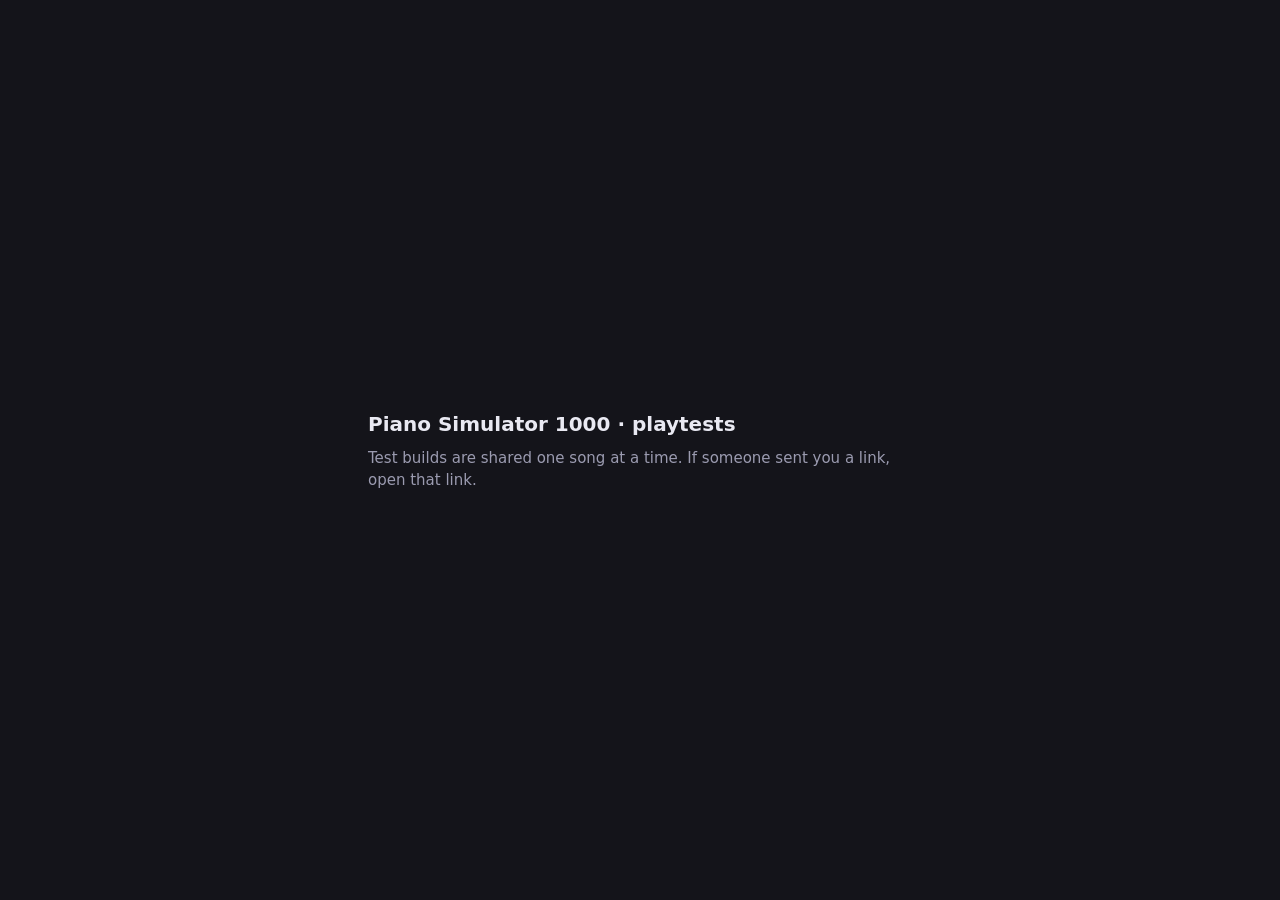
==== index.html @ 25e53857 "Playtest: Silo Season 2 Episode 4 outro A static single-song build of Piano Simulator 1000 for one t" ====
<!doctype html>
<html lang="en">
  <head>
    <meta charset="UTF-8" />
    <meta name="viewport" content="width=device-width, initial-scale=1.0" />
    <meta name="robots" content="noindex, nofollow" />
    <meta name="color-scheme" content="dark" />
    <title>Piano Simulator 1000 · playtests</title>
    <link
      rel="icon"
      href="data:image/svg+xml,%3Csvg xmlns='http://www.w3.org/2000/svg' viewBox='0 0 32 32'%3E%3Crect width='32' height='32' rx='6' fill='%2314141a'/%3E%3Crect x='4' y='6' width='7' height='20' rx='1.5' fill='%23fbfbfd'/%3E%3Crect x='12.5' y='6' width='7' height='20' rx='1.5' fill='%23ffc46b'/%3E%3Crect x='21' y='6' width='7' height='20' rx='1.5' fill='%23fbfbfd'/%3E%3C/svg%3E"
    />
    <style>
      body {
        margin: 0;
        min-height: 100vh;
        display: grid;
        place-items: center;
        background: #14141a;
        color: #e9e9f2;
        font: 15px/1.5 system-ui, -apple-system, "Segoe UI", sans-serif;
        padding: 16px;
        box-sizing: border-box;
      }
      main {
        max-width: 34rem;
      }
      h1 {
        font-size: 20px;
        margin: 0 0 8px;
      }
      p {
        color: #9b9bb0;
        margin: 0;
      }
    </style>
  </head>
  <body>
    <main>
      <h1>Piano Simulator 1000 · playtests</h1>
      <p>Test builds are shared one song at a time. If someone sent you a link, open that link.</p>
    </main>
  </body>
</html>
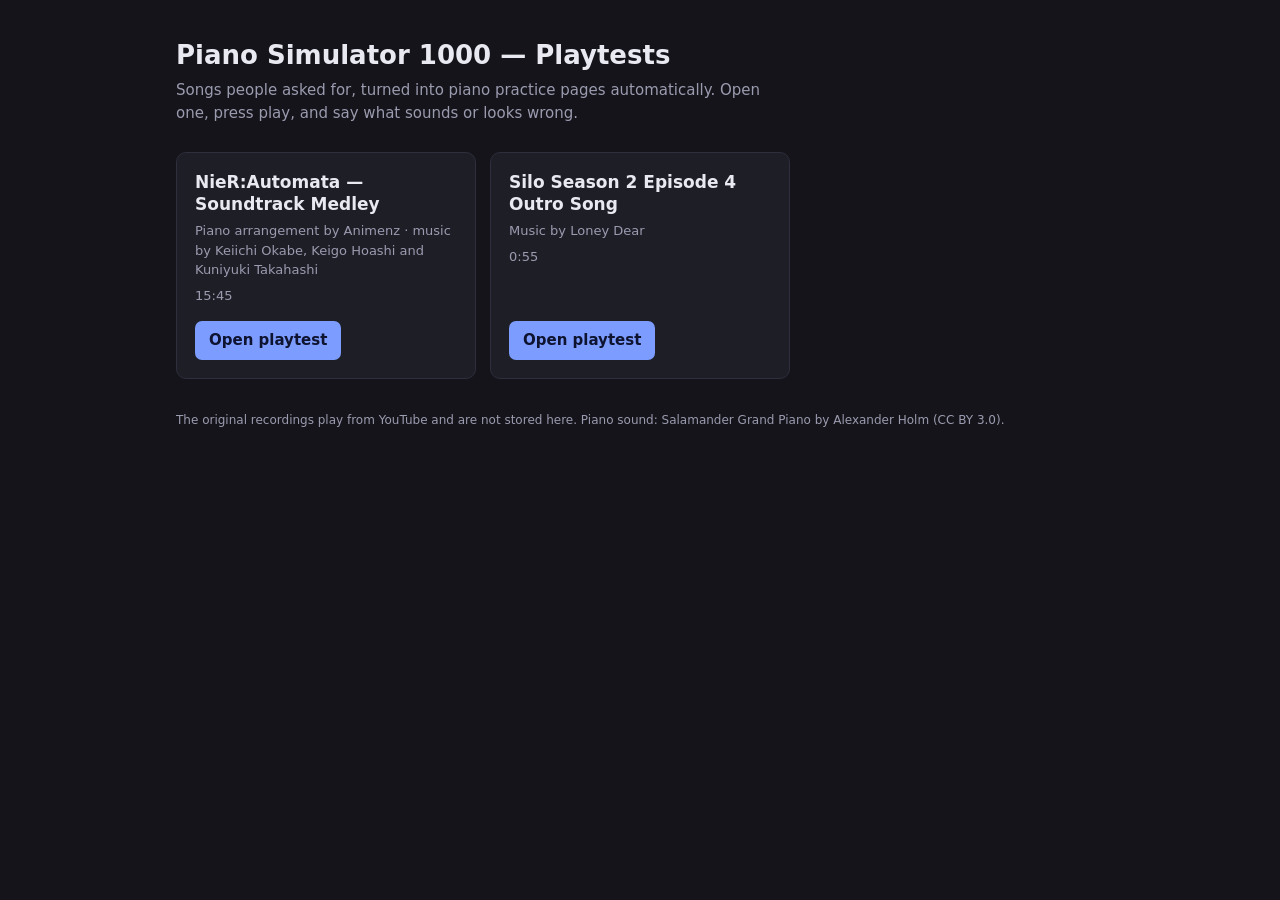
==== commit b6faad75: "Playtest: NieR:Automata soundtrack medley, and a front page A second song, by request: Animenz's Nie" ====
--- a/index.html
+++ b/index.html
@@ -5,40 +5,127 @@
     <meta name="viewport" content="width=device-width, initial-scale=1.0" />
     <meta name="robots" content="noindex, nofollow" />
     <meta name="color-scheme" content="dark" />
-    <title>Piano Simulator 1000 · playtests</title>
-    <link
-      rel="icon"
-      href="data:image/svg+xml,%3Csvg xmlns='http://www.w3.org/2000/svg' viewBox='0 0 32 32'%3E%3Crect width='32' height='32' rx='6' fill='%2314141a'/%3E%3Crect x='4' y='6' width='7' height='20' rx='1.5' fill='%23fbfbfd'/%3E%3Crect x='12.5' y='6' width='7' height='20' rx='1.5' fill='%23ffc46b'/%3E%3Crect x='21' y='6' width='7' height='20' rx='1.5' fill='%23fbfbfd'/%3E%3C/svg%3E"
-    />
+    <title>Piano Simulator 1000 — Playtests</title>
+    <link rel="icon" href="data:image/svg+xml,%3Csvg xmlns='http://www.w3.org/2000/svg' viewBox='0 0 32 32'%3E%3Crect width='32' height='32' rx='6' fill='%2314141a'/%3E%3Crect x='4' y='6' width='7' height='20' rx='1.5' fill='%23fbfbfd'/%3E%3Crect x='12.5' y='6' width='7' height='20' rx='1.5' fill='%23ffc46b'/%3E%3Crect x='21' y='6' width='7' height='20' rx='1.5' fill='%23fbfbfd'/%3E%3Crect x='9' y='6' width='5' height='12' rx='1' fill='%231d1d22'/%3E%3Crect x='18' y='6' width='5' height='12' rx='1' fill='%231d1d22'/%3E%3C/svg%3E" />
     <style>
+      :root {
+        --bg: #14141a;
+        --panel: #1e1e27;
+        --border: #2e2e3c;
+        --text: #e9e9f2;
+        --muted: #9b9bb0;
+        --accent: #7c9cff;
+      }
+      * {
+        box-sizing: border-box;
+      }
       body {
         margin: 0;
         min-height: 100vh;
-        display: grid;
-        place-items: center;
-        background: #14141a;
-        color: #e9e9f2;
+        background: var(--bg);
+        color: var(--text);
         font: 15px/1.5 system-ui, -apple-system, "Segoe UI", sans-serif;
-        padding: 16px;
-        box-sizing: border-box;
       }
       main {
-        max-width: 34rem;
+        max-width: 60rem;
+        margin: 0 auto;
+        padding: 40px 16px 56px;
       }
       h1 {
-        font-size: 20px;
+        font-size: 26px;
+        line-height: 1.2;
         margin: 0 0 8px;
+        text-wrap: balance;
       }
-      p {
-        color: #9b9bb0;
+      .lead {
+        color: var(--muted);
+        margin: 0 0 28px;
+        max-width: 38rem;
+      }
+      ul {
+        list-style: none;
         margin: 0;
+        padding: 0;
+        display: grid;
+        grid-template-columns: repeat(auto-fill, minmax(min(100%, 17rem), 1fr));
+        gap: 14px;
+      }
+      .card {
+        display: flex;
+        flex-direction: column;
+        gap: 6px;
+        background: var(--panel);
+        border: 1px solid var(--border);
+        border-radius: 10px;
+        padding: 18px;
+        min-width: 0;
+      }
+      .card h2 {
+        font-size: 17px;
+        line-height: 1.3;
+        margin: 0;
+        overflow-wrap: anywhere;
+      }
+      .credit {
+        color: var(--muted);
+        font-size: 13px;
+        margin: 0;
+      }
+      .duration {
+        color: var(--muted);
+        font-size: 13px;
+        font-variant-numeric: tabular-nums;
+        margin: 0 0 10px;
+      }
+      .open {
+        margin-top: auto;
+        align-self: flex-start;
+        background: var(--accent);
+        color: #0e1330;
+        font-weight: 600;
+        text-decoration: none;
+        border-radius: 7px;
+        padding: 8px 14px;
+      }
+      .open:hover {
+        filter: brightness(1.08);
+      }
+      .open:focus-visible {
+        outline: 2px solid var(--text);
+        outline-offset: 2px;
+      }
+      footer {
+        margin-top: 32px;
+        color: var(--muted);
+        font-size: 12px;
       }
     </style>
   </head>
   <body>
     <main>
-      <h1>Piano Simulator 1000 · playtests</h1>
-      <p>Test builds are shared one song at a time. If someone sent you a link, open that link.</p>
+      <h1>Piano Simulator 1000 — Playtests</h1>
+      <p class="lead">
+        Songs people asked for, turned into piano practice pages automatically. Open one, press
+        play, and say what sounds or looks wrong.
+      </p>
+      <ul>
+      <li class="card">
+        <h2>NieR:Automata — Soundtrack Medley</h2>
+        <p class="credit">Piano arrangement by Animenz · music by Keiichi Okabe, Keigo Hoashi and Kuniyuki Takahashi</p>
+        <p class="duration">15:45</p>
+        <a class="open" href="./nier-automata-medley/">Open playtest</a>
+      </li>
+      <li class="card">
+        <h2>Silo Season 2 Episode 4 Outro Song</h2>
+        <p class="credit">Music by Loney Dear</p>
+        <p class="duration">0:55</p>
+        <a class="open" href="./silo-s2e4-outro/">Open playtest</a>
+      </li>
+      </ul>
+      <footer>
+        The original recordings play from YouTube and are not stored here. Piano sound: Salamander
+        Grand Piano by Alexander Holm (CC BY 3.0).
+      </footer>
     </main>
   </body>
 </html>
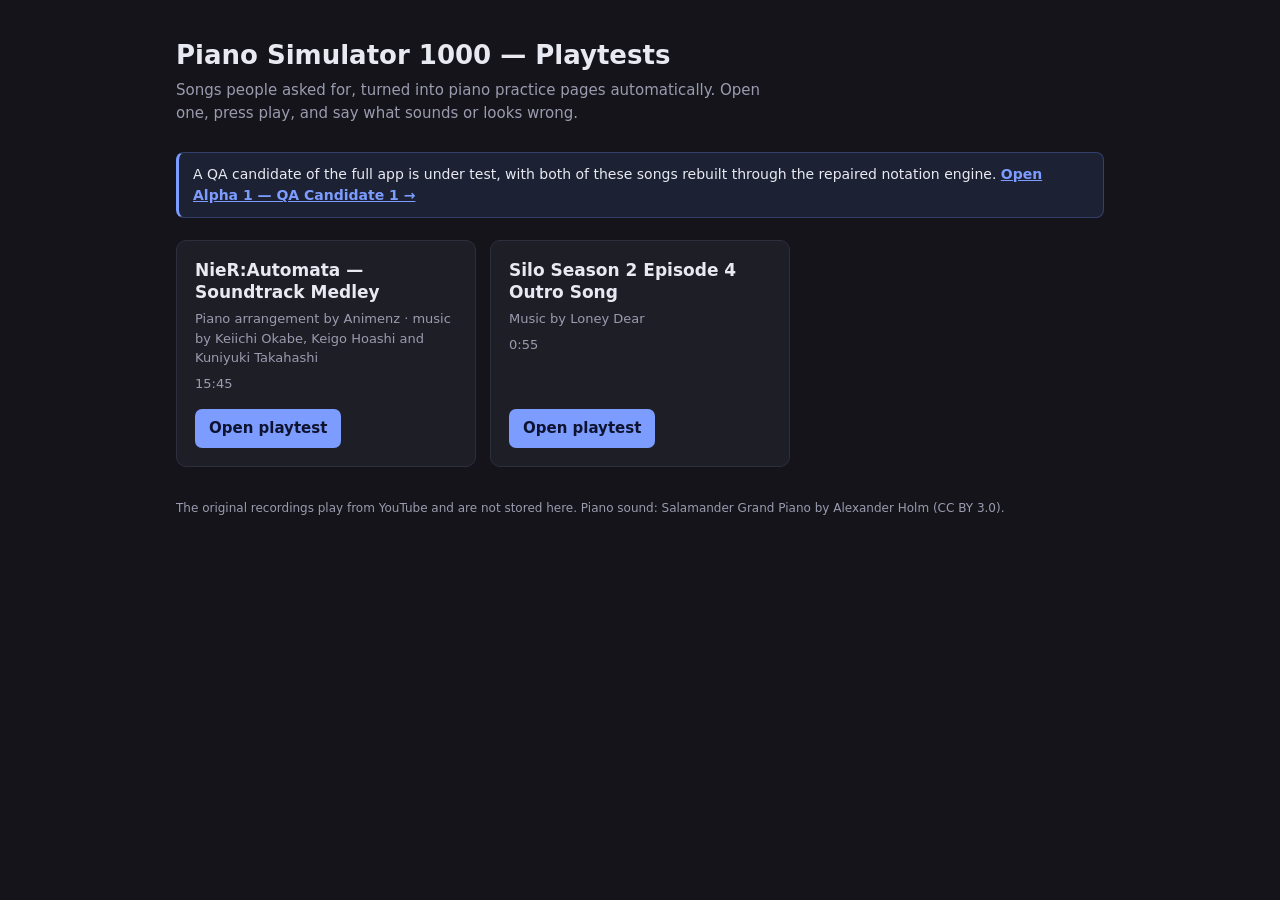
==== commit 7af121a2: "Alpha 1 — QA Candidate 1, at its own versioned address A QA build of the whole app for a handful of " ====
--- a/index.html
+++ b/index.html
@@ -94,6 +94,19 @@
         outline: 2px solid var(--text);
         outline-offset: 2px;
       }
+      .notice {
+        background: #1c2233;
+        border: 1px solid #33406b;
+        border-left: 3px solid var(--accent);
+        border-radius: 8px;
+        padding: 11px 14px;
+        margin: 0 0 22px;
+        font-size: 14px;
+      }
+      .notice a {
+        color: var(--accent);
+        font-weight: 600;
+      }
       footer {
         margin-top: 32px;
         color: var(--muted);
@@ -107,6 +120,10 @@
       <p class="lead">
         Songs people asked for, turned into piano practice pages automatically. Open one, press
         play, and say what sounds or looks wrong.
+      </p>
+      <p class="notice">
+        A QA candidate of the full app is under test, with both of these songs rebuilt through the repaired notation engine.
+        <a href="alpha-1-qa-rc1/">Open Alpha 1 — QA Candidate 1 →</a>
       </p>
       <ul>
       <li class="card">
